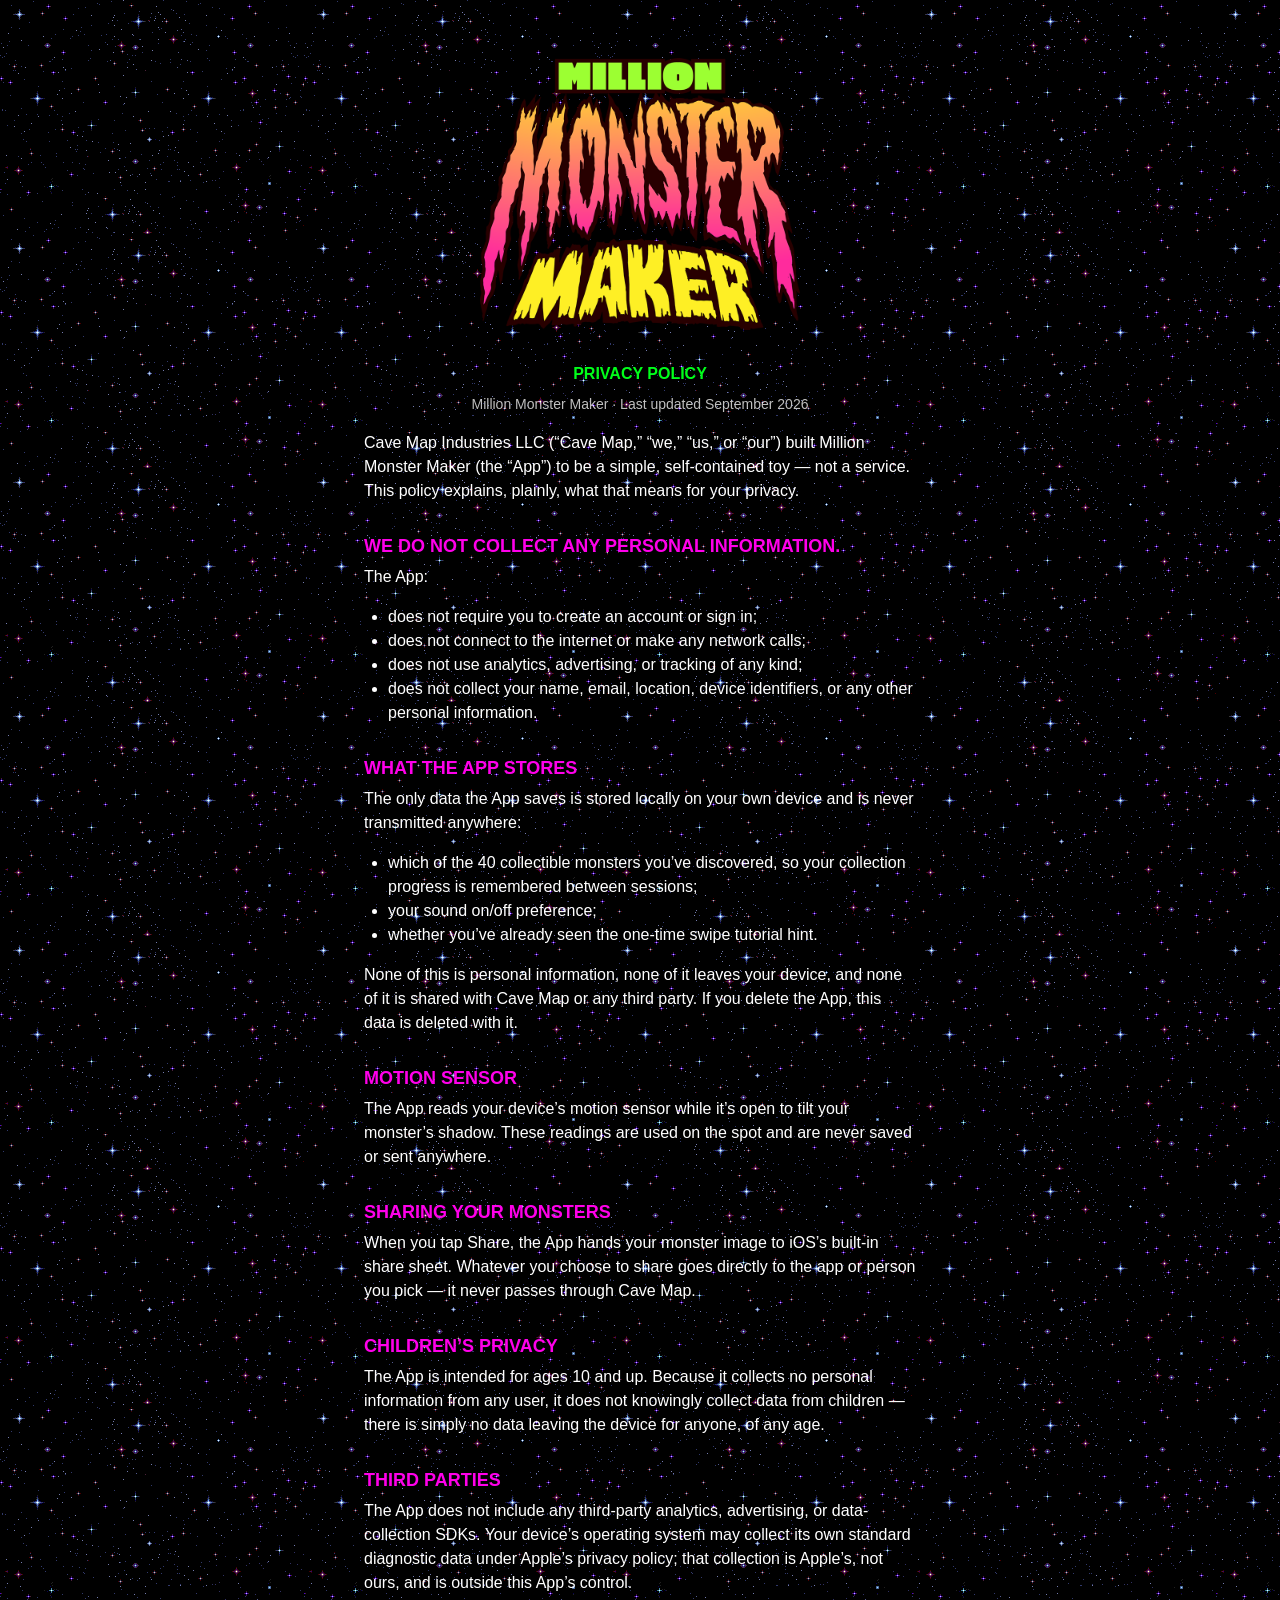
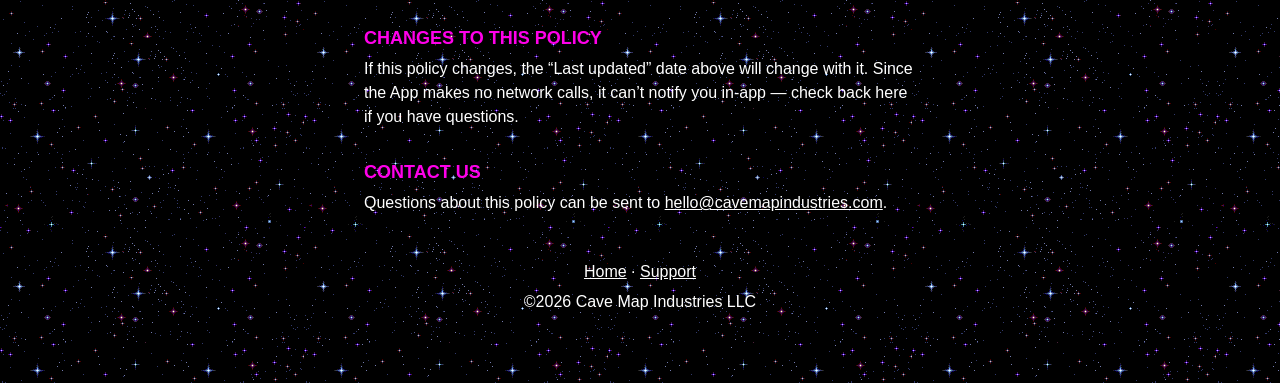
==== privacy/index.html @ bf9ccd8b "Add privacy policy and support pages for Million Monster Maker Required URLs for the App Store listi" ====
<!DOCTYPE html>
<html lang="en">
<head>
<meta charset="UTF-8">
<meta name="viewport" content="width=device-width, initial-scale=1.0">
<title>Privacy Policy — Million Monster Maker</title>
<meta name="description" content="Privacy policy for Million Monster Maker by Cave Map Industries LLC. We collect no personal information.">
<link rel="icon" href="../assets/cave-map-logo.svg" type="image/svg+xml">
<link rel="stylesheet" href="../style.css">
</head>
<body>
<main class="page legal">

  <a class="home-link" href="../"><img src="../assets/mm-maker-logo.png" alt="Million Monster Maker" width="800" height="701"></a>

  <div class="legal-body">
    <p class="green-heading">PRIVACY POLICY</p>
    <p class="updated">Million Monster Maker &middot; Last updated September 2026</p>

    <p>Cave Map Industries LLC (&ldquo;Cave Map,&rdquo; &ldquo;we,&rdquo; &ldquo;us,&rdquo; or &ldquo;our&rdquo;) built Million Monster Maker (the &ldquo;App&rdquo;) to be a simple, self-contained toy &mdash; not a service. This policy explains, plainly, what that means for your privacy.</p>

    <p class="pink-heading small">WE DO NOT COLLECT ANY PERSONAL INFORMATION.</p>
    <p>The App:</p>
    <ul>
      <li>does not require you to create an account or sign in;</li>
      <li>does not connect to the internet or make any network calls;</li>
      <li>does not use analytics, advertising, or tracking of any kind;</li>
      <li>does not collect your name, email, location, device identifiers, or any other personal information.</li>
    </ul>

    <p class="pink-heading small">WHAT THE APP STORES</p>
    <p>The only data the App saves is stored locally on your own device and is never transmitted anywhere:</p>
    <ul>
      <li>which of the 40 collectible monsters you&rsquo;ve discovered, so your collection progress is remembered between sessions;</li>
      <li>your sound on/off preference;</li>
      <li>whether you&rsquo;ve already seen the one-time swipe tutorial hint.</li>
    </ul>
    <p>None of this is personal information, none of it leaves your device, and none of it is shared with Cave Map or any third party. If you delete the App, this data is deleted with it.</p>

    <p class="pink-heading small">MOTION SENSOR</p>
    <p>The App reads your device&rsquo;s motion sensor while it&rsquo;s open to tilt your monster&rsquo;s shadow. These readings are used on the spot and are never saved or sent anywhere.</p>

    <p class="pink-heading small">SHARING YOUR MONSTERS</p>
    <p>When you tap Share, the App hands your monster image to iOS&rsquo;s built-in share sheet. Whatever you choose to share goes directly to the app or person you pick &mdash; it never passes through Cave Map.</p>

    <p class="pink-heading small">CHILDREN&rsquo;S PRIVACY</p>
    <p>The App is intended for ages 10 and up. Because it collects no personal information from any user, it does not knowingly collect data from children &mdash; there is simply no data leaving the device for anyone, of any age.</p>

    <p class="pink-heading small">THIRD PARTIES</p>
    <p>The App does not include any third-party analytics, advertising, or data-collection SDKs. Your device&rsquo;s operating system may collect its own standard diagnostic data under Apple&rsquo;s privacy policy; that collection is Apple&rsquo;s, not ours, and is outside this App&rsquo;s control.</p>

    <p class="pink-heading small">CHANGES TO THIS POLICY</p>
    <p>If this policy changes, the &ldquo;Last updated&rdquo; date above will change with it. Since the App makes no network calls, it can&rsquo;t notify you in-app &mdash; check back here if you have questions.</p>

    <p class="pink-heading small">CONTACT US</p>
    <p>Questions about this policy can be sent to <a href="mailto:hello@cavemapindustries.com">hello@cavemapindustries.com</a>.</p>
  </div>

  <div class="contact-block">
    <p><a href="../">Home</a> &middot; <a href="../support/">Support</a></p>
    <p class="copyright">&copy;2026 Cave Map Industries LLC</p>
  </div>

</main>
</body>
</html>
---- style.css ----
* {
  box-sizing: border-box;
}

html, body {
  margin: 0;
  padding: 0;
  background: #000000 url("assets/cavemap-stars.gif") repeat;
  color: #ffffff;
  font-family: Arial, Helvetica, sans-serif;
}

.page {
  max-width: 600px;
  margin: 0 auto;
  display: flex;
  flex-direction: column;
  align-items: center;
  gap: 32px;
  padding: 50px 24px 60px;
}

.cavemap-logo {
  width: 100%;
  max-width: 476px;
  height: auto;
  display: block;
}

.tagline {
  font-size: 16px;
  text-align: center;
  margin: 0;
  max-width: 600px;
}

.launch-row {
  display: flex;
  gap: 16px;
  align-items: center;
  justify-content: center;
  width: 100%;
  flex-wrap: nowrap;
}

.coming-soon-stamp {
  width: 104px;
  height: 56px;
  flex-shrink: 0;
}

.launch-copy {
  text-align: center;
}

.pink-heading {
  color: #ff00ea;
  font-weight: bold;
  font-size: 24px;
  line-height: 24px;
  margin: 0;
}

.pink-heading.small {
  margin: 0 0 4px;
}

.launch-sub {
  font-size: 12px;
  margin: 8px 0 0;
}

.mmm-logo {
  width: 100%;
  height: auto;
  display: block;
}

.playthrough {
  width: 300px;
  max-width: 100%;
  height: auto;
  border-radius: 24px;
  display: block;
}

.copy-block {
  text-align: center;
  max-width: 600px;
}

.copy-block p {
  font-size: 16px;
  line-height: 1.5;
  margin: 0 0 16px;
}

.green-heading {
  color: #00ff1a;
  font-weight: bold;
  font-size: 24px;
  margin: 8px 0 16px;
}

.contact-block {
  text-align: center;
  max-width: 600px;
}

.contact-block p {
  font-size: 16px;
  margin: 0 0 12px;
}

.contact-block a {
  color: inherit;
  text-decoration: underline;
}

.copyright {
  font-size: 16px;
  margin: 0;
}

@media (max-width: 480px) {
  .coming-soon-stamp {
    width: 72px;
    height: 39px;
  }

  .pink-heading {
    font-size: 18px;
    line-height: 20px;
  }

  .launch-sub {
    font-size: 10px;
  }
}

.home-link {
  display: block;
  width: 100%;
  max-width: 320px;
}

.home-link img {
  width: 100%;
  height: auto;
  display: block;
}

.legal-body {
  width: 100%;
  max-width: 600px;
}

.legal-body p,
.legal-body li {
  font-size: 16px;
  line-height: 1.5;
}

.legal-body p {
  margin: 0 0 16px;
}

.legal-body .pink-heading.small {
  font-size: 18px;
  line-height: 22px;
  margin: 32px 0 8px;
}

.legal-body ul {
  margin: 0 0 16px;
  padding-left: 24px;
}

.legal-body a {
  color: inherit;
  text-decoration: underline;
}

.legal-body .green-heading {
  text-align: center;
  margin: 0 0 8px;
}

.updated {
  text-align: center;
  font-size: 14px !important;
  opacity: 0.75;
}
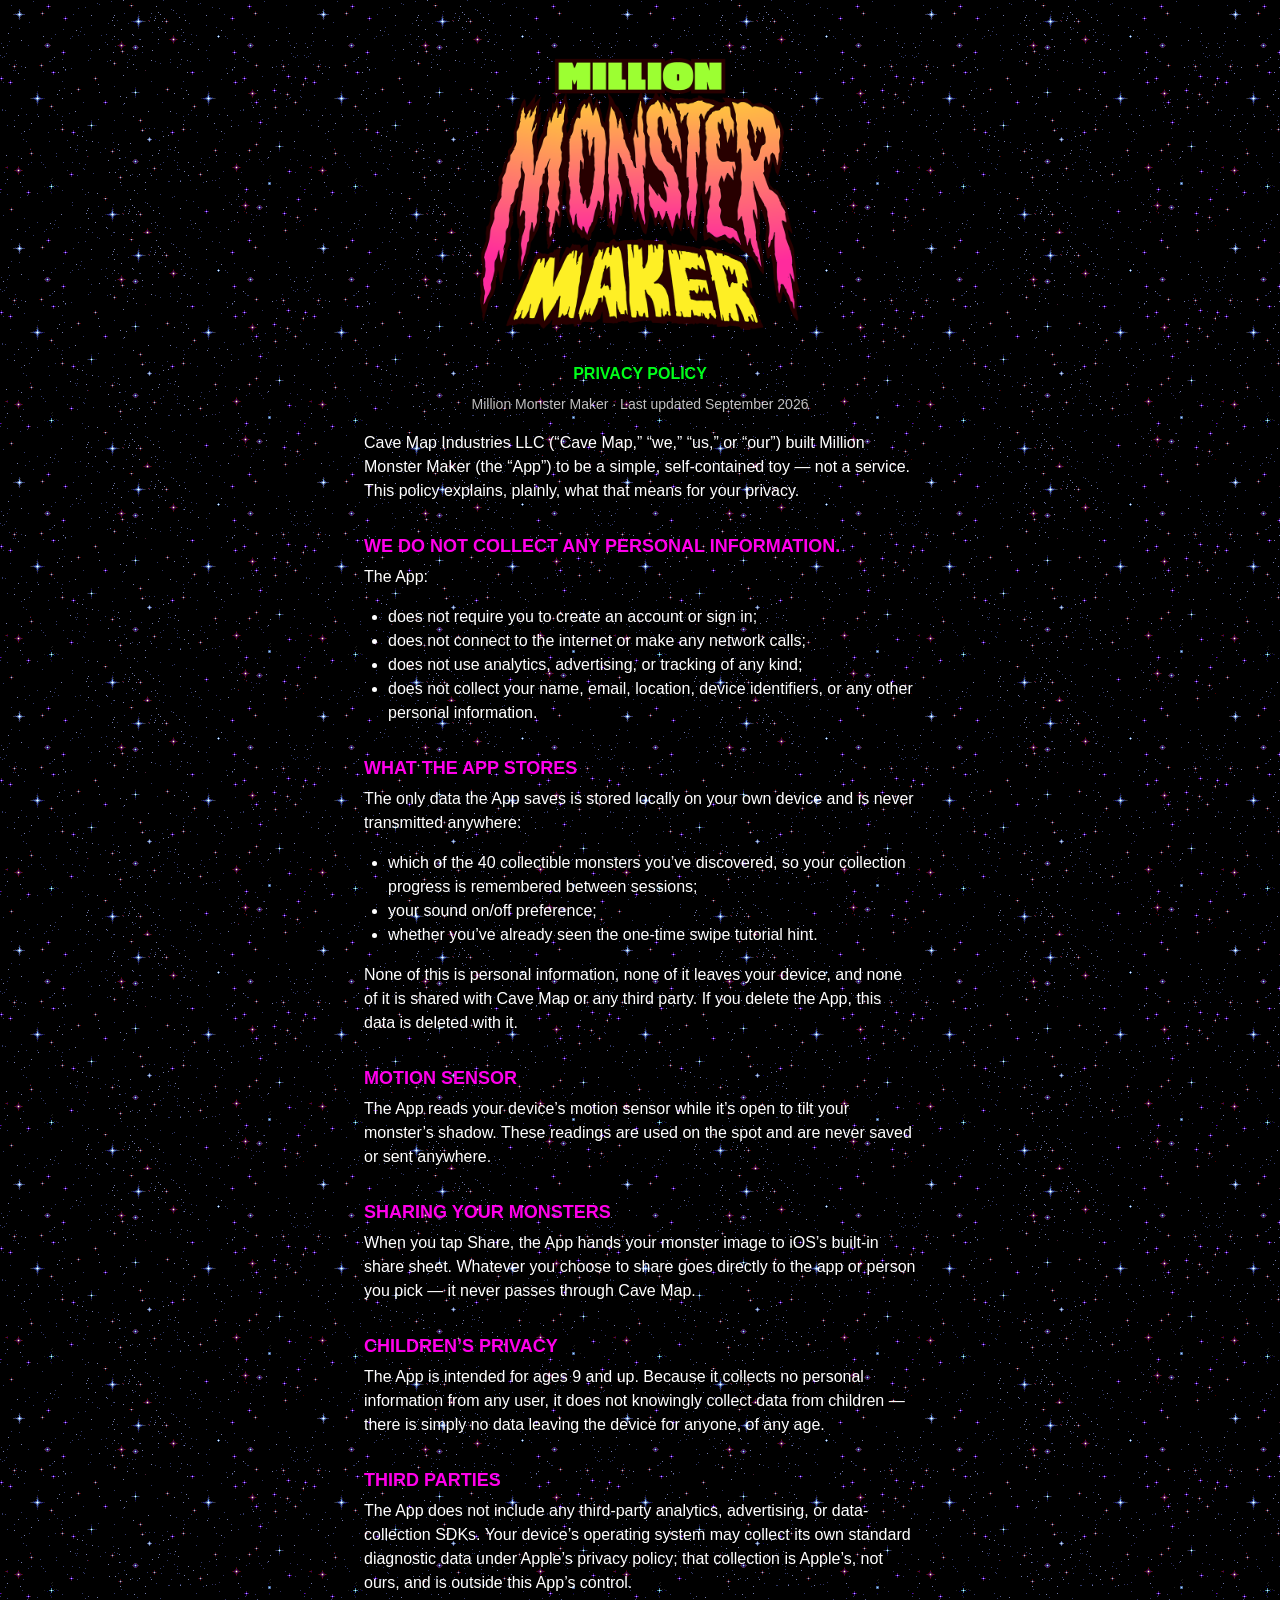
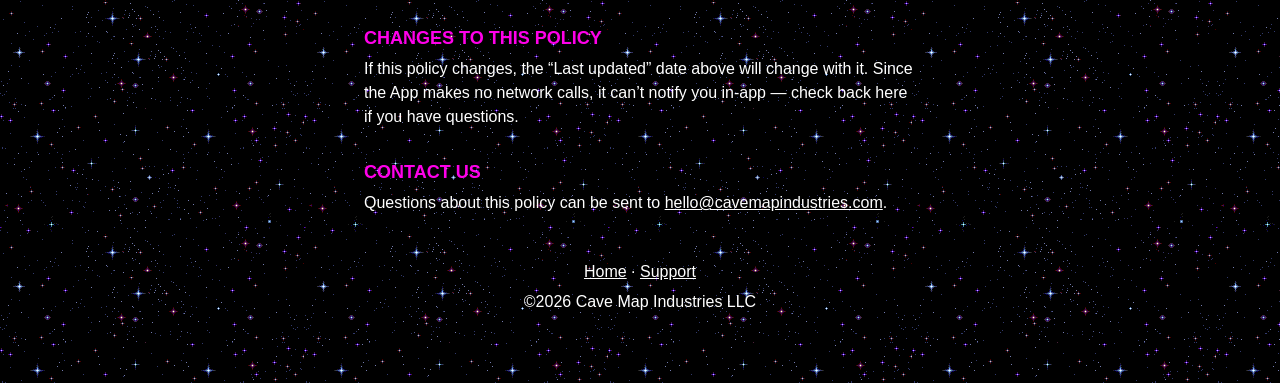
==== commit f67573b5: "Privacy policy: app is intended for ages 9 and up Co-Authored-By: Claude Opus 5.5 <noreply@anthropic" ====
--- a/privacy/index.html
+++ b/privacy/index.html
@@ -44,7 +44,7 @@
     <p>When you tap Share, the App hands your monster image to iOS&rsquo;s built-in share sheet. Whatever you choose to share goes directly to the app or person you pick &mdash; it never passes through Cave Map.</p>
 
     <p class="pink-heading small">CHILDREN&rsquo;S PRIVACY</p>
-    <p>The App is intended for ages 10 and up. Because it collects no personal information from any user, it does not knowingly collect data from children &mdash; there is simply no data leaving the device for anyone, of any age.</p>
+    <p>The App is intended for ages 9 and up. Because it collects no personal information from any user, it does not knowingly collect data from children &mdash; there is simply no data leaving the device for anyone, of any age.</p>
 
     <p class="pink-heading small">THIRD PARTIES</p>
     <p>The App does not include any third-party analytics, advertising, or data-collection SDKs. Your device&rsquo;s operating system may collect its own standard diagnostic data under Apple&rsquo;s privacy policy; that collection is Apple&rsquo;s, not ours, and is outside this App&rsquo;s control.</p>
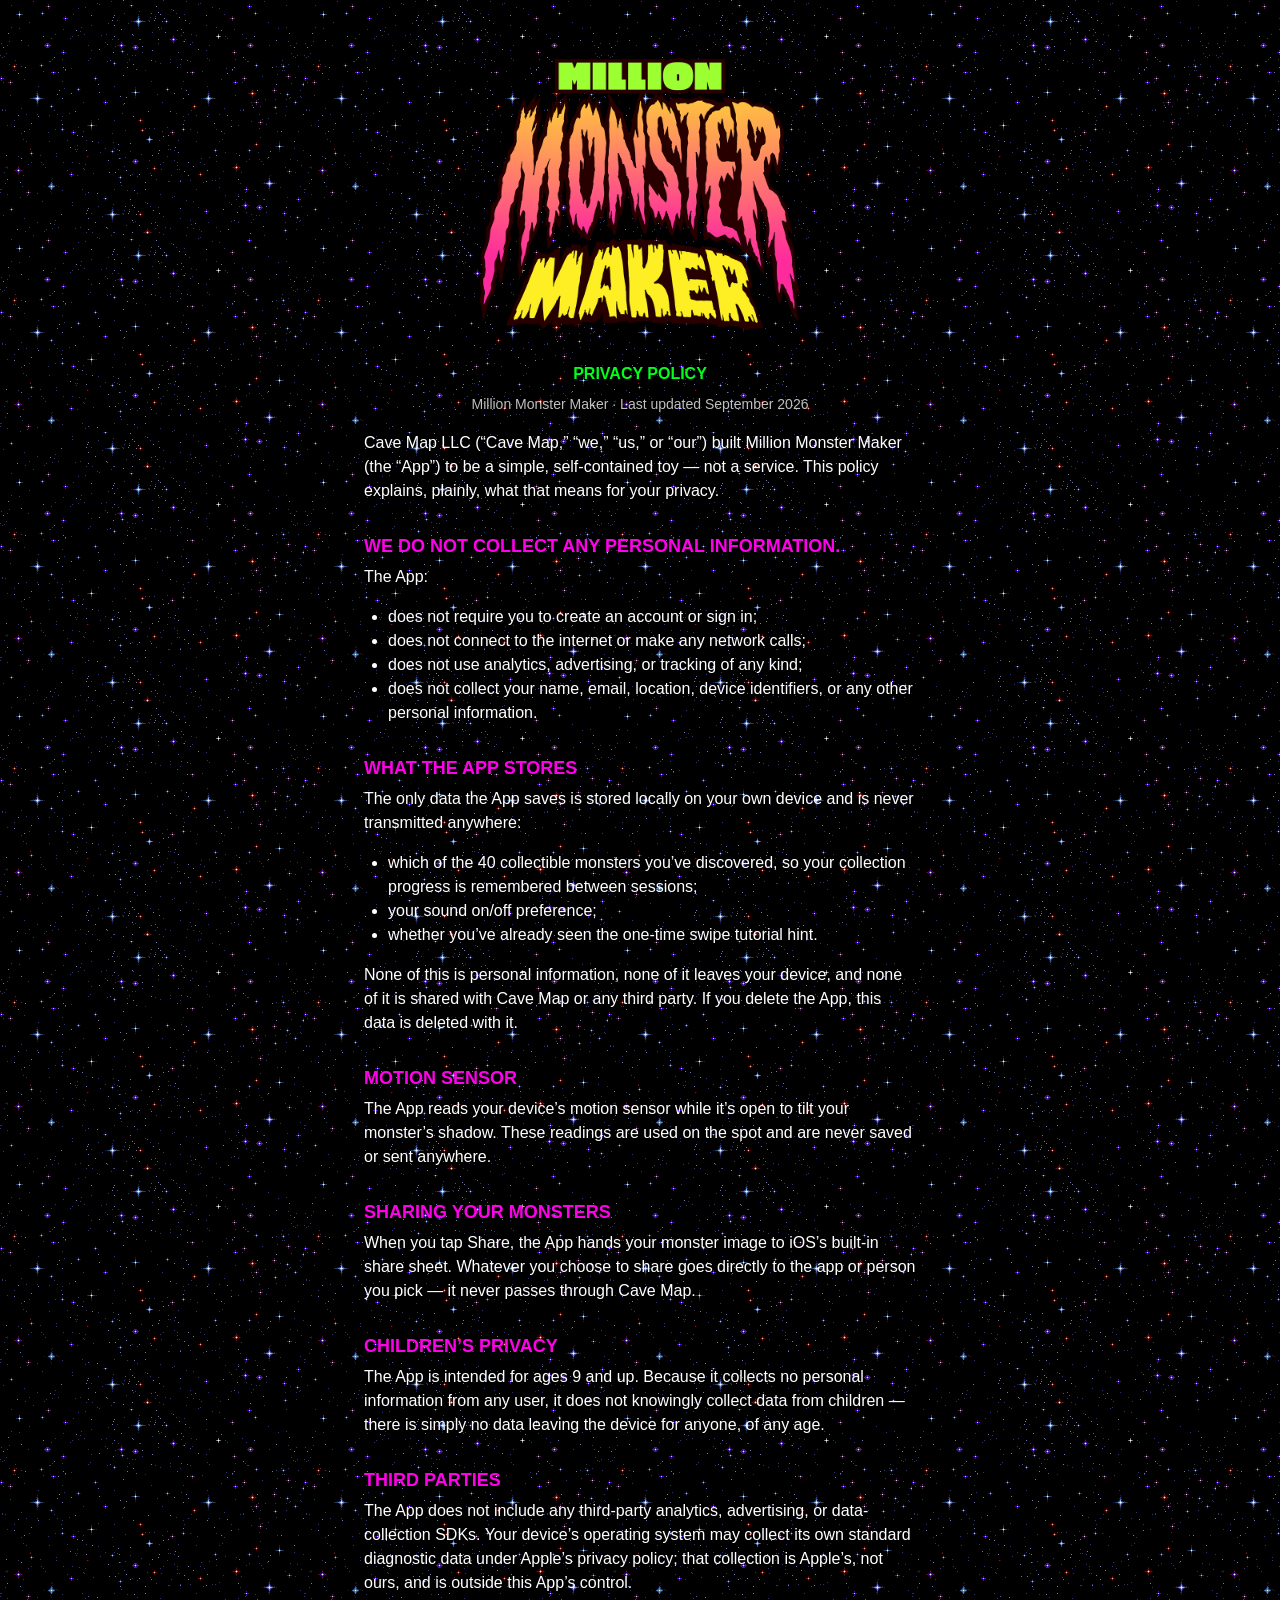
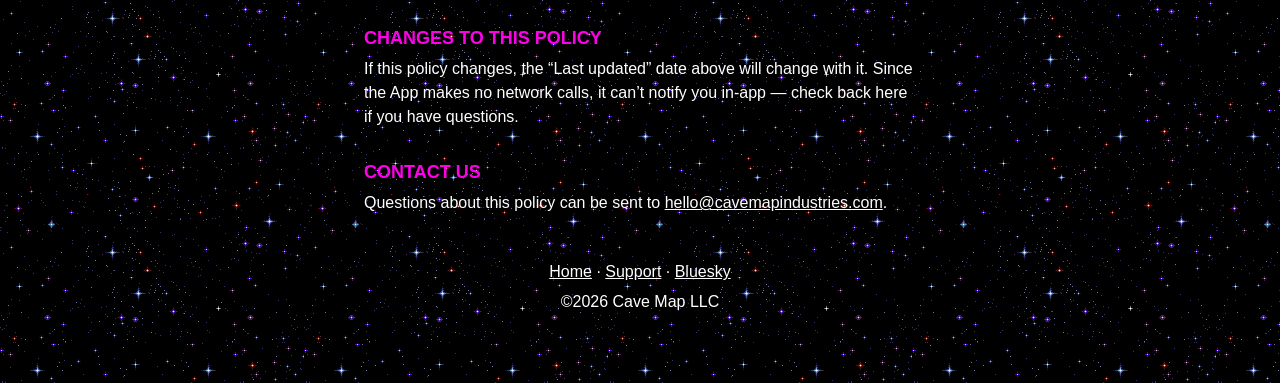
==== commit d46ee36d: "Use legal company name Cave Map LLC; add Bluesky link to footers Co-Authored-By: Claude Opus 5.5 <no" ====
--- a/privacy/index.html
+++ b/privacy/index.html
@@ -4,7 +4,7 @@
 <meta charset="UTF-8">
 <meta name="viewport" content="width=device-width, initial-scale=1.0">
 <title>Privacy Policy — Million Monster Maker</title>
-<meta name="description" content="Privacy policy for Million Monster Maker by Cave Map Industries LLC. We collect no personal information.">
+<meta name="description" content="Privacy policy for Million Monster Maker by Cave Map LLC. We collect no personal information.">
 <link rel="icon" href="../assets/cave-map-logo.svg" type="image/svg+xml">
 <link rel="stylesheet" href="../style.css">
 </head>
@@ -17,7 +17,7 @@
     <p class="green-heading">PRIVACY POLICY</p>
     <p class="updated">Million Monster Maker &middot; Last updated September 2026</p>
 
-    <p>Cave Map Industries LLC (&ldquo;Cave Map,&rdquo; &ldquo;we,&rdquo; &ldquo;us,&rdquo; or &ldquo;our&rdquo;) built Million Monster Maker (the &ldquo;App&rdquo;) to be a simple, self-contained toy &mdash; not a service. This policy explains, plainly, what that means for your privacy.</p>
+    <p>Cave Map LLC (&ldquo;Cave Map,&rdquo; &ldquo;we,&rdquo; &ldquo;us,&rdquo; or &ldquo;our&rdquo;) built Million Monster Maker (the &ldquo;App&rdquo;) to be a simple, self-contained toy &mdash; not a service. This policy explains, plainly, what that means for your privacy.</p>
 
     <p class="pink-heading small">WE DO NOT COLLECT ANY PERSONAL INFORMATION.</p>
     <p>The App:</p>
@@ -57,8 +57,8 @@
   </div>
 
   <div class="contact-block">
-    <p><a href="../">Home</a> &middot; <a href="../support/">Support</a></p>
-    <p class="copyright">&copy;2026 Cave Map Industries LLC</p>
+    <p><a href="../">Home</a> &middot; <a href="../support/">Support</a> &middot; <a href="https://bsky.app/profile/cavemap.bsky.social" rel="me">Bluesky</a></p>
+    <p class="copyright">&copy;2026 Cave Map LLC</p>
   </div>
 
 </main>
